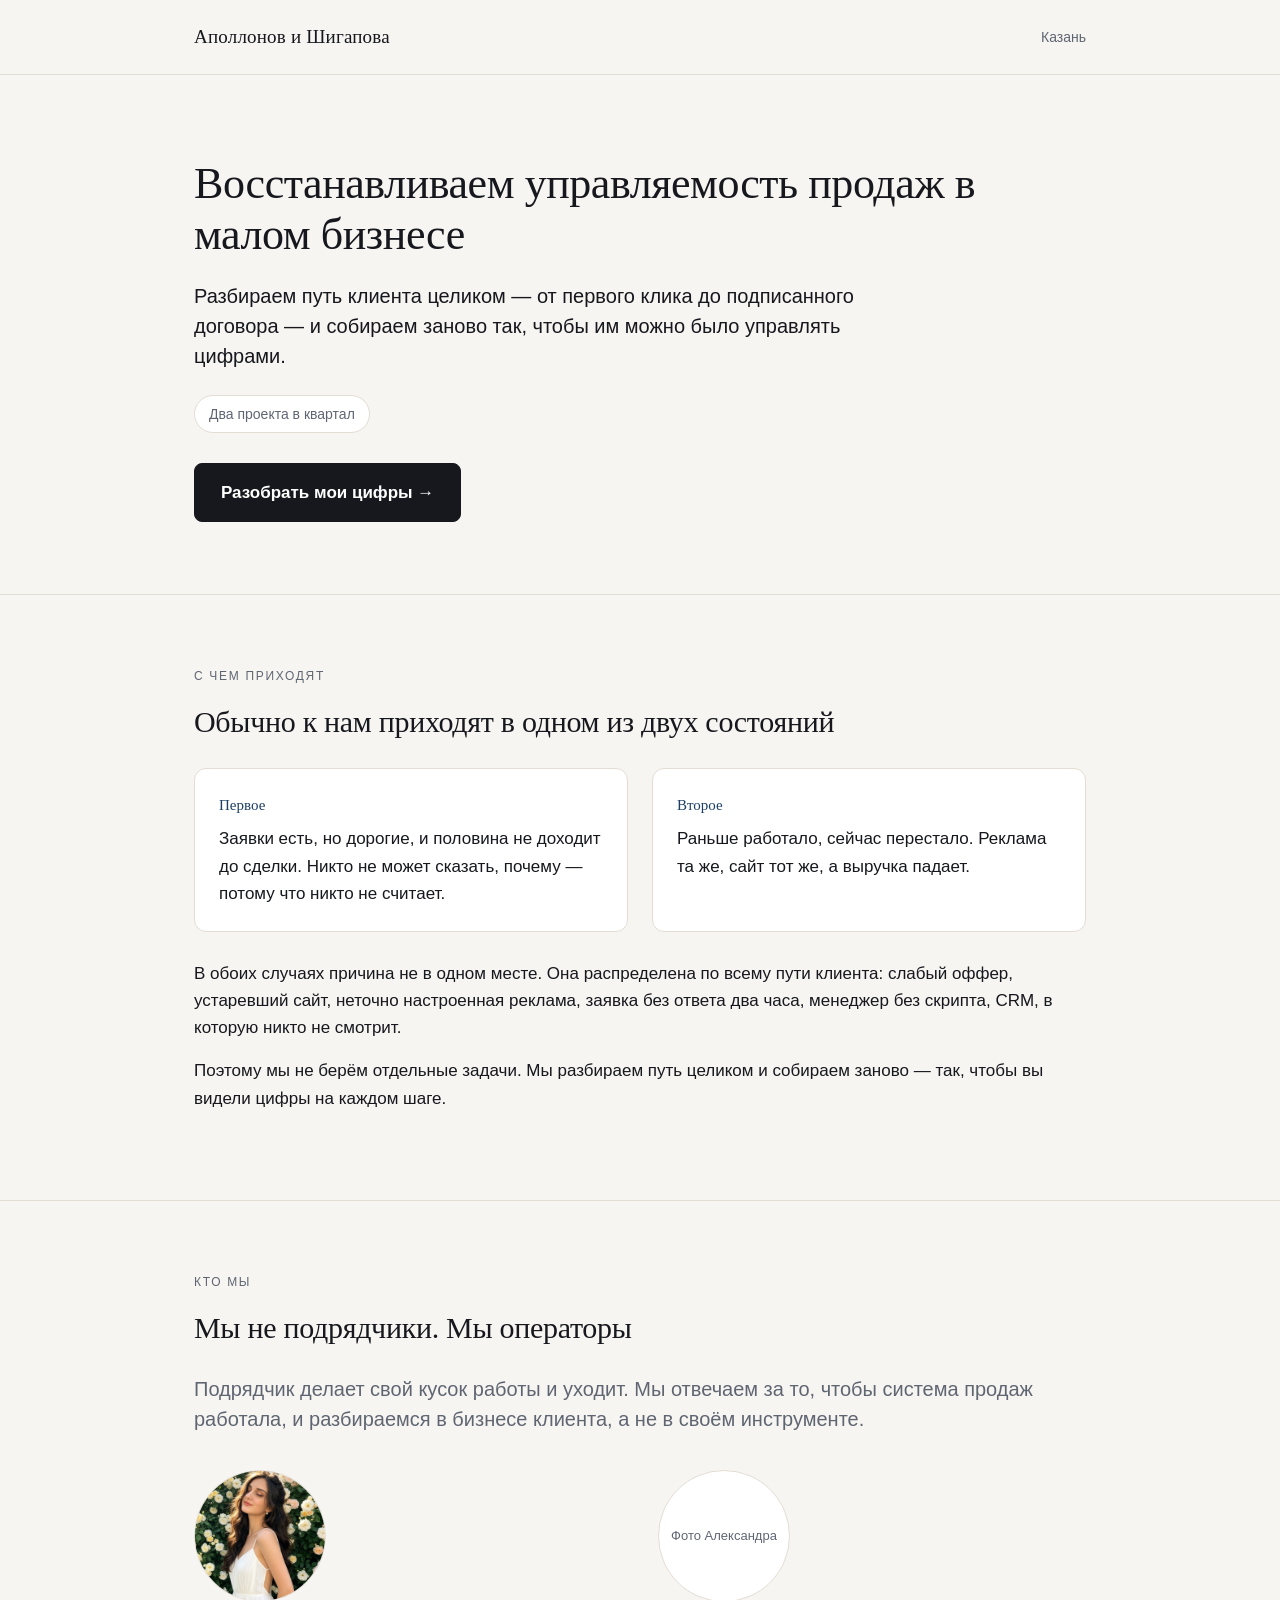
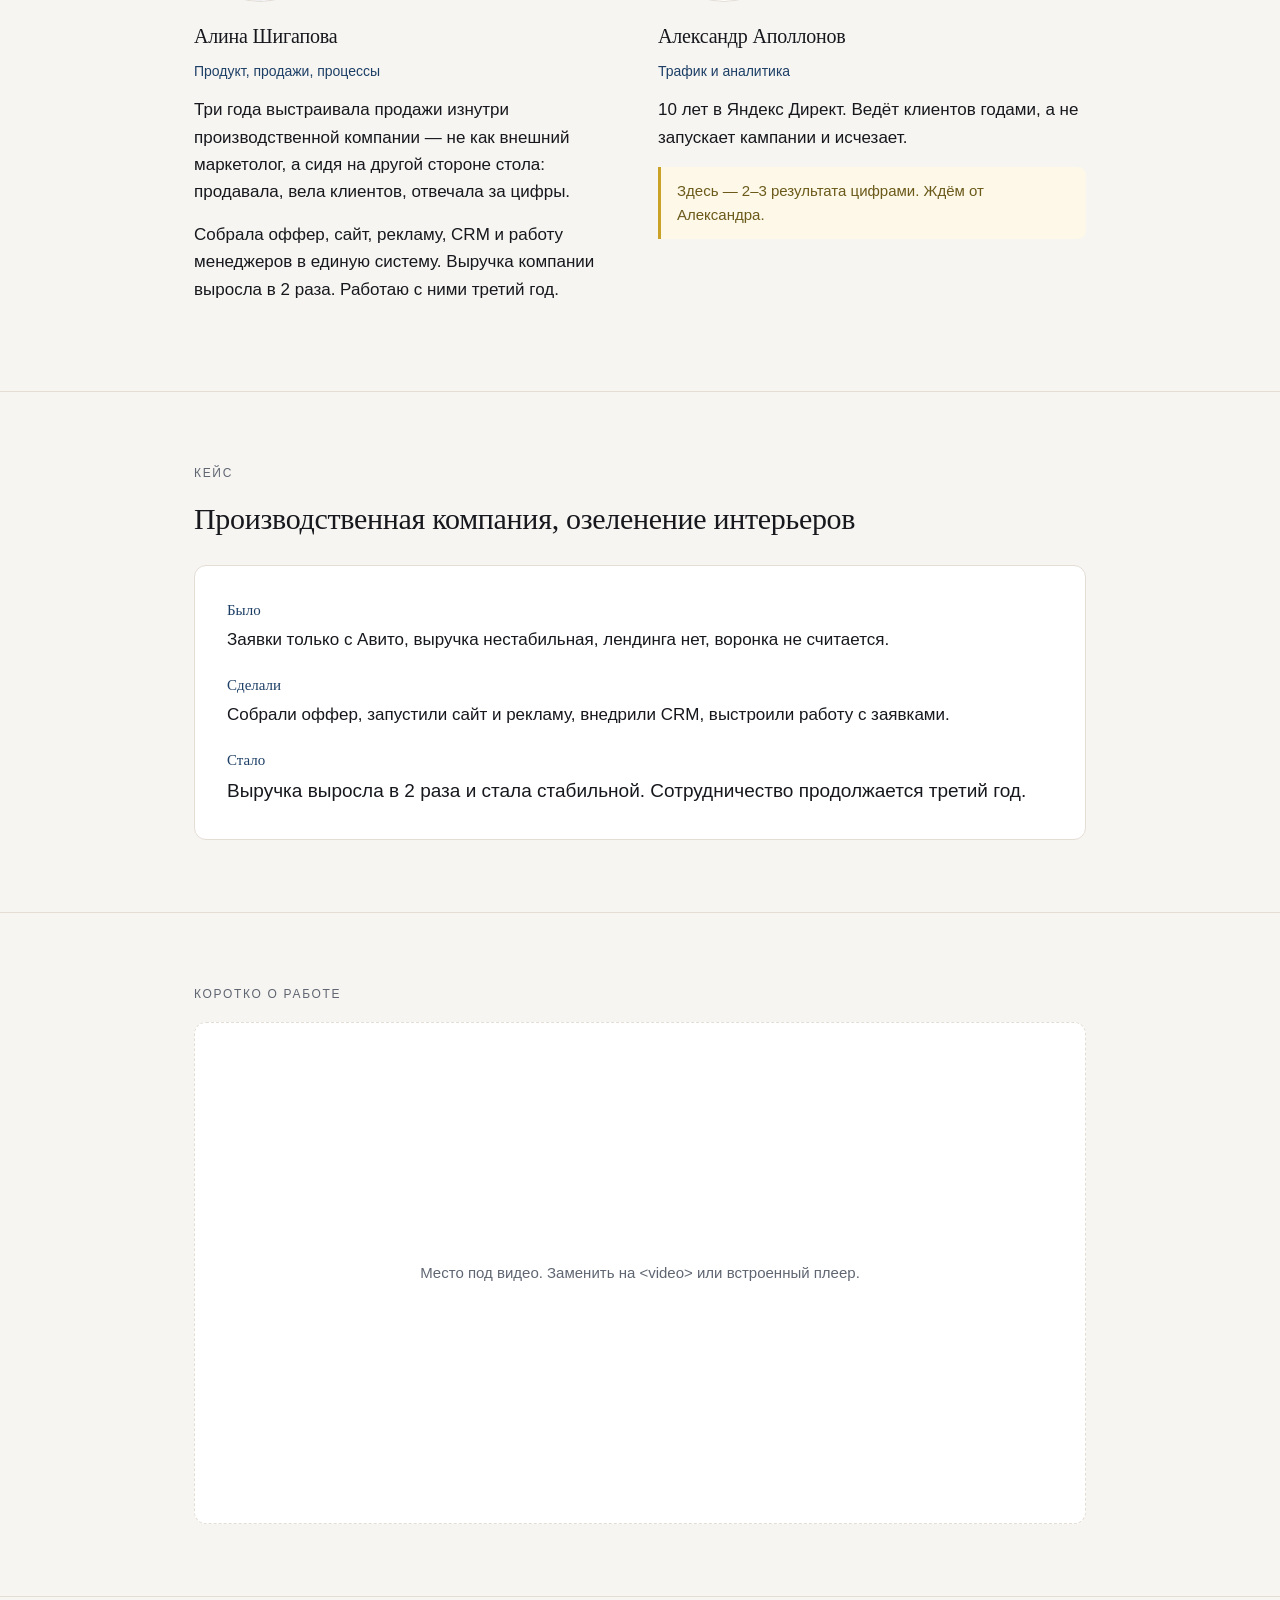
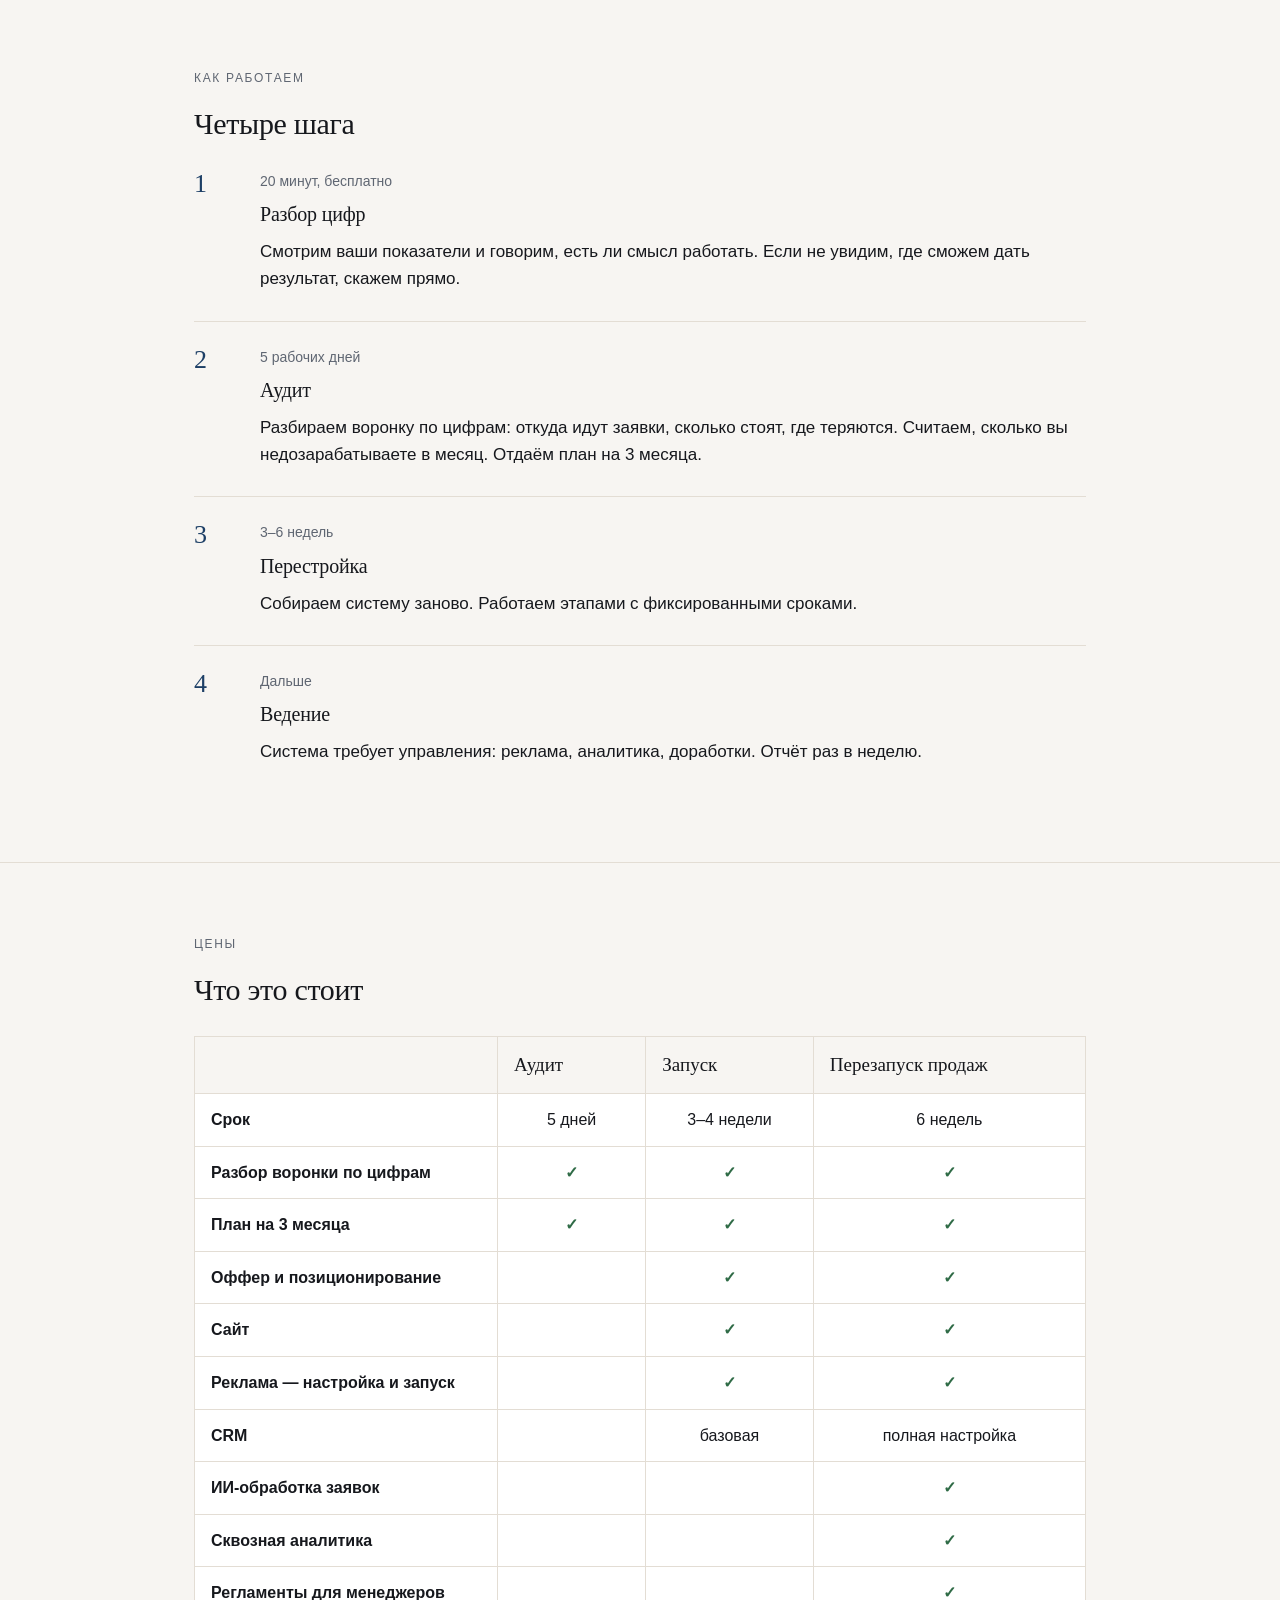
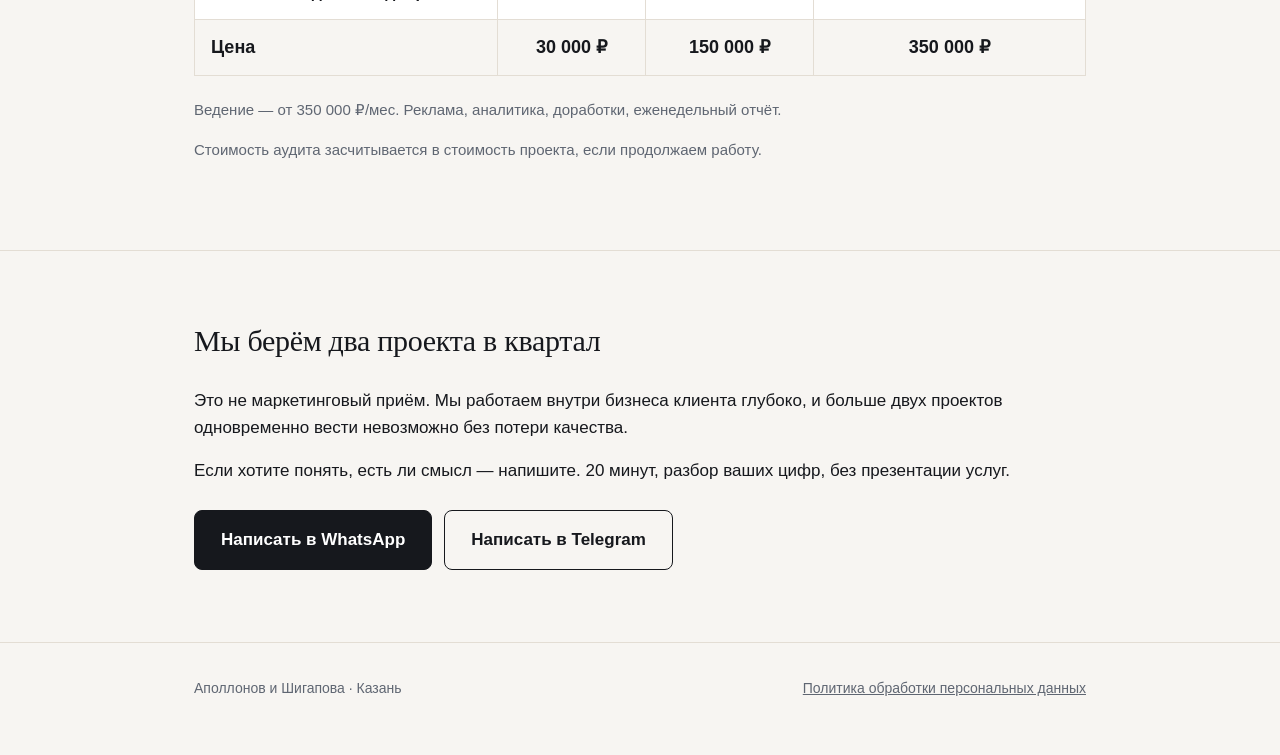
==== site/index.html @ b6a3ebf0 "Собрать главную страницу сайта «Аполлонов и Шигапова» Семь экранов по согласованным текстам: оффер, " ====
<!DOCTYPE html>
<html lang="ru">
<head>
<meta charset="UTF-8" />
<meta name="viewport" content="width=device-width, initial-scale=1" />
<title>Аполлонов и Шигапова — восстанавливаем управляемость продаж в малом бизнесе</title>
<meta name="description" content="Разбираем путь клиента целиком — от первого клика до подписанного договора — и собираем заново так, чтобы им можно было управлять цифрами. Два проекта в квартал." />
<meta property="og:type" content="website" />
<meta property="og:title" content="Аполлонов и Шигапова" />
<meta property="og:description" content="Восстанавливаем управляемость продаж в малом бизнесе. Два проекта в квартал." />
<meta property="og:image" content="alina.jpg" />
<meta property="og:locale" content="ru_RU" />
<style>
  :root {
    --paper: #f7f5f2;
    --paper-2: #ffffff;
    --ink: #16181d;
    --muted: #5f6672;
    --line: #e3ddd4;
    --accent: #1d3f66;
    --ok: #2f6b46;
    --serif: Georgia, "Iowan Old Style", "Palatino Linotype", "Times New Roman", serif;
    --sans: -apple-system, BlinkMacSystemFont, "Segoe UI", Roboto, "Helvetica Neue", Arial, sans-serif;
  }
  * { box-sizing: border-box; }
  body {
    margin: 0;
    background: var(--paper);
    color: var(--ink);
    font-family: var(--sans);
    font-size: 17px;
    line-height: 1.6;
    -webkit-font-smoothing: antialiased;
  }
  .wrap { max-width: 940px; margin: 0 auto; padding: 0 24px; }
  section { padding: 72px 0; border-top: 1px solid var(--line); }
  section:first-of-type { border-top: 0; }
  h1, h2, h3 { font-family: var(--serif); font-weight: 400; letter-spacing: -.01em; }
  h1 { font-size: 44px; line-height: 1.15; margin: 0 0 20px; }
  h2 { font-size: 30px; line-height: 1.2; margin: 0 0 28px; }
  h3 { font-size: 20px; margin: 0 0 8px; }
  p { margin: 0 0 16px; }
  .lead { font-size: 20px; line-height: 1.5; }
  .muted { color: var(--muted); }
  .eyebrow {
    font-family: var(--sans);
    font-size: 12px;
    letter-spacing: .14em;
    text-transform: uppercase;
    color: var(--muted);
    margin-bottom: 18px;
  }

  /* Шапка */
  header {
    padding: 22px 0;
    border-bottom: 1px solid var(--line);
    background: var(--paper);
  }
  .bar { display: flex; align-items: center; justify-content: space-between; gap: 16px; }
  .brand { font-family: var(--serif); font-size: 19px; letter-spacing: .01em; }
  .place { font-size: 14px; color: var(--muted); }

  /* Экран 1 */
  .hero { padding-top: 84px; }
  .hero .lead { max-width: 660px; }
  .quota {
    display: inline-block;
    margin: 8px 0 30px;
    padding: 7px 14px;
    border: 1px solid var(--line);
    border-radius: 999px;
    background: var(--paper-2);
    font-size: 14px;
    color: var(--muted);
  }

  /* Кнопки */
  .btn {
    display: inline-block;
    background: var(--ink);
    color: #fff;
    text-decoration: none;
    font-size: 17px;
    font-weight: 600;
    padding: 15px 26px;
    border-radius: 8px;
    border: 1px solid var(--ink);
    transition: background .18s, border-color .18s;
  }
  .btn:hover { background: var(--accent); border-color: var(--accent); }
  .btn-outline { background: transparent; color: var(--ink); border-color: var(--ink); }
  .btn-outline:hover { background: var(--ink); color: #fff; }
  .btns { display: flex; flex-wrap: wrap; gap: 12px; }

  /* Экран 2 */
  .states { display: grid; grid-template-columns: 1fr 1fr; gap: 24px; margin-bottom: 28px; }
  .state {
    background: var(--paper-2);
    border: 1px solid var(--line);
    border-radius: 12px;
    padding: 24px;
  }
  .state .num {
    font-family: var(--serif);
    font-size: 15px;
    color: var(--accent);
    margin-bottom: 8px;
  }
  .state p:last-child { margin-bottom: 0; }

  /* Экран 3 */
  .people { display: grid; grid-template-columns: 1fr 1fr; gap: 36px; margin-top: 36px; }
  .person img, .person .photo-stub {
    width: 132px; height: 132px;
    border-radius: 50%;
    object-fit: cover;
    display: block;
    margin-bottom: 18px;
    border: 1px solid var(--line);
  }
  .person .photo-stub {
    background: var(--paper-2);
    display: flex; align-items: center; justify-content: center;
    color: var(--muted); font-size: 13px; text-align: center; padding: 12px;
  }
  .role { font-size: 14px; color: var(--accent); margin-bottom: 14px; }
  .todo {
    border-left: 3px solid #c9a227;
    background: #fdf8e8;
    padding: 12px 16px;
    font-size: 15px;
    color: #6b5a1a;
    border-radius: 0 8px 8px 0;
  }

  /* Экран 4 */
  .case { background: var(--paper-2); border: 1px solid var(--line); border-radius: 12px; padding: 32px; }
  .case dl { margin: 0; }
  .case dt {
    font-family: var(--serif);
    font-size: 15px;
    color: var(--accent);
    margin-top: 20px;
  }
  .case dt:first-child { margin-top: 0; }
  .case dd { margin: 4px 0 0; }
  .case .result { font-size: 19px; }

  /* Экран 5 */
  .steps { counter-reset: step; display: grid; gap: 4px; }
  .step {
    display: grid;
    grid-template-columns: 46px 1fr;
    gap: 20px;
    padding: 24px 0;
    border-top: 1px solid var(--line);
  }
  .step:first-child { border-top: 0; padding-top: 0; }
  .step-n {
    font-family: var(--serif);
    font-size: 26px;
    color: var(--accent);
    line-height: 1.1;
  }
  .step-when { font-size: 14px; color: var(--muted); margin-bottom: 6px; }
  .step p:last-child { margin-bottom: 0; }

  /* Экран 6 */
  .table-scroll { overflow-x: auto; -webkit-overflow-scrolling: touch; margin-bottom: 22px; }
  table { border-collapse: collapse; width: 100%; min-width: 620px; background: var(--paper-2); }
  th, td { border: 1px solid var(--line); padding: 13px 16px; text-align: left; font-size: 16px; }
  thead th {
    font-family: var(--serif);
    font-size: 19px;
    font-weight: 400;
    background: var(--paper);
  }
  thead th:first-child { width: 34%; }
  .scroll-hint { display: none; font-size: 14px; color: var(--muted); margin: 0 0 10px; }
  tbody td:not(:first-child), tbody th:not(:first-child) { text-align: center; }
  .yes { color: var(--ok); font-weight: 700; }
  .price td, .price th { font-weight: 700; font-size: 18px; background: var(--paper); }
  .note { font-size: 15px; color: var(--muted); }

  /* Экран 7 */
  .final { text-align: left; }
  .final .btns { margin-top: 26px; }

  /* Видео */
  .video-stub {
    background: var(--paper-2);
    border: 1px dashed var(--line);
    border-radius: 12px;
    aspect-ratio: 16 / 9;
    display: flex;
    align-items: center;
    justify-content: center;
    color: var(--muted);
    font-size: 15px;
    text-align: center;
    padding: 24px;
  }

  footer {
    border-top: 1px solid var(--line);
    padding: 34px 0 56px;
    font-size: 14px;
    color: var(--muted);
  }
  footer a { color: var(--muted); }
  .foot-row { display: flex; flex-wrap: wrap; gap: 8px 22px; justify-content: space-between; }

  @media (max-width: 720px) {
    body { font-size: 16px; }
    h1 { font-size: 32px; }
    h2 { font-size: 25px; }
    .lead { font-size: 18px; }
    section { padding: 52px 0; }
    .hero { padding-top: 56px; }
    .states, .people { grid-template-columns: 1fr; }
    .case { padding: 22px; }
    .btn { display: block; text-align: center; }
    .btns { flex-direction: column; }
    .scroll-hint { display: block; }
    table { min-width: 540px; }
    th, td { padding: 11px 12px; font-size: 15px; }
    thead th { font-size: 17px; }
    thead th:first-child { width: 190px; }
    .price td, .price th { font-size: 16px; }
  }
</style>
</head>
<body>

<header>
  <div class="wrap bar">
    <div class="brand">Аполлонов&nbsp;и&nbsp;Шигапова</div>
    <div class="place">Казань</div>
  </div>
</header>

<main>

  <!-- Экран 1 -->
  <section class="hero">
    <div class="wrap">
      <h1>Восстанавливаем управляемость продаж в малом бизнесе</h1>
      <p class="lead">
        Разбираем путь клиента целиком — от первого клика до подписанного договора —
        и собираем заново так, чтобы им можно было управлять цифрами.
      </p>
      <div class="quota">Два проекта в квартал</div>
      <div class="btns">
        <a class="btn" href="#contact" data-goal="hero_cta">Разобрать мои цифры →</a>
      </div>
    </div>
  </section>

  <!-- Экран 2 -->
  <section>
    <div class="wrap">
      <div class="eyebrow">С чем приходят</div>
      <h2>Обычно к нам приходят в одном из двух состояний</h2>

      <div class="states">
        <div class="state">
          <div class="num">Первое</div>
          <p>Заявки есть, но дорогие, и половина не доходит до сделки. Никто не может сказать, почему — потому что никто не считает.</p>
        </div>
        <div class="state">
          <div class="num">Второе</div>
          <p>Раньше работало, сейчас перестало. Реклама та же, сайт тот же, а выручка падает.</p>
        </div>
      </div>

      <p>
        В обоих случаях причина не в одном месте. Она распределена по всему пути клиента:
        слабый оффер, устаревший сайт, неточно настроенная реклама, заявка без ответа два часа,
        менеджер без скрипта, CRM, в которую никто не смотрит.
      </p>
      <p>
        Поэтому мы не берём отдельные задачи. Мы разбираем путь целиком и собираем заново —
        так, чтобы вы видели цифры на каждом шаге.
      </p>
    </div>
  </section>

  <!-- Экран 3 -->
  <section>
    <div class="wrap">
      <div class="eyebrow">Кто мы</div>
      <h2>Мы не подрядчики. Мы операторы</h2>
      <p class="lead muted">
        Подрядчик делает свой кусок работы и уходит. Мы отвечаем за то, чтобы система продаж
        работала, и разбираемся в бизнесе клиента, а не в своём инструменте.
      </p>

      <div class="people">
        <div class="person">
          <img src="alina.jpg" alt="Алина Шигапова" />
          <h3>Алина Шигапова</h3>
          <div class="role">Продукт, продажи, процессы</div>
          <p>
            Три года выстраивала продажи изнутри производственной компании — не как внешний
            маркетолог, а сидя на другой стороне стола: продавала, вела клиентов, отвечала за цифры.
          </p>
          <p>
            Собрала оффер, сайт, рекламу, CRM и работу менеджеров в единую систему.
            Выручка компании выросла в 2 раза. Работаю с ними третий год.
          </p>
        </div>

        <div class="person">
          <div class="photo-stub">Фото Александра</div>
          <h3>Александр Аполлонов</h3>
          <div class="role">Трафик и аналитика</div>
          <p>
            10 лет в Яндекс Директ. Ведёт клиентов годами, а не запускает кампании и исчезает.
          </p>
          <p class="todo">Здесь — 2–3 результата цифрами. Ждём от Александра.</p>
        </div>
      </div>
    </div>
  </section>

  <!-- Экран 4 -->
  <section>
    <div class="wrap">
      <div class="eyebrow">Кейс</div>
      <h2>Производственная компания, озеленение интерьеров</h2>

      <div class="case">
        <dl>
          <dt>Было</dt>
          <dd>Заявки только с Авито, выручка нестабильная, лендинга нет, воронка не считается.</dd>

          <dt>Сделали</dt>
          <dd>Собрали оффер, запустили сайт и рекламу, внедрили CRM, выстроили работу с заявками.</dd>

          <dt>Стало</dt>
          <dd class="result">
            Выручка выросла в 2 раза и стала стабильной.
            Сотрудничество продолжается третий год.
          </dd>
        </dl>
      </div>
    </div>
  </section>

  <!-- Видео -->
  <section>
    <div class="wrap">
      <div class="eyebrow">Коротко о работе</div>
      <div class="video-stub">Место под видео. Заменить на &lt;video&gt; или встроенный плеер.</div>
    </div>
  </section>

  <!-- Экран 5 -->
  <section>
    <div class="wrap">
      <div class="eyebrow">Как работаем</div>
      <h2>Четыре шага</h2>

      <div class="steps">
        <div class="step">
          <div class="step-n">1</div>
          <div>
            <div class="step-when">20 минут, бесплатно</div>
            <h3>Разбор цифр</h3>
            <p>Смотрим ваши показатели и говорим, есть ли смысл работать. Если не увидим, где сможем дать результат, скажем прямо.</p>
          </div>
        </div>

        <div class="step">
          <div class="step-n">2</div>
          <div>
            <div class="step-when">5 рабочих дней</div>
            <h3>Аудит</h3>
            <p>Разбираем воронку по цифрам: откуда идут заявки, сколько стоят, где теряются. Считаем, сколько вы недозарабатываете в месяц. Отдаём план на 3 месяца.</p>
          </div>
        </div>

        <div class="step">
          <div class="step-n">3</div>
          <div>
            <div class="step-when">3–6 недель</div>
            <h3>Перестройка</h3>
            <p>Собираем систему заново. Работаем этапами с фиксированными сроками.</p>
          </div>
        </div>

        <div class="step">
          <div class="step-n">4</div>
          <div>
            <div class="step-when">Дальше</div>
            <h3>Ведение</h3>
            <p>Система требует управления: реклама, аналитика, доработки. Отчёт раз в неделю.</p>
          </div>
        </div>
      </div>
    </div>
  </section>

  <!-- Экран 6 -->
  <section>
    <div class="wrap">
      <div class="eyebrow">Цены</div>
      <h2>Что это стоит</h2>

      <p class="scroll-hint">Таблица прокручивается вбок →</p>
      <div class="table-scroll">
        <table>
          <thead>
            <tr>
              <th></th>
              <th>Аудит</th>
              <th>Запуск</th>
              <th>Перезапуск продаж</th>
            </tr>
          </thead>
          <tbody>
            <tr>
              <th scope="row">Срок</th>
              <td>5 дней</td>
              <td>3–4 недели</td>
              <td>6 недель</td>
            </tr>
            <tr>
              <th scope="row">Разбор воронки по цифрам</th>
              <td class="yes">✓</td>
              <td class="yes">✓</td>
              <td class="yes">✓</td>
            </tr>
            <tr>
              <th scope="row">План на 3 месяца</th>
              <td class="yes">✓</td>
              <td class="yes">✓</td>
              <td class="yes">✓</td>
            </tr>
            <tr>
              <th scope="row">Оффер и позиционирование</th>
              <td></td>
              <td class="yes">✓</td>
              <td class="yes">✓</td>
            </tr>
            <tr>
              <th scope="row">Сайт</th>
              <td></td>
              <td class="yes">✓</td>
              <td class="yes">✓</td>
            </tr>
            <tr>
              <th scope="row">Реклама — настройка и запуск</th>
              <td></td>
              <td class="yes">✓</td>
              <td class="yes">✓</td>
            </tr>
            <tr>
              <th scope="row">CRM</th>
              <td></td>
              <td>базовая</td>
              <td>полная настройка</td>
            </tr>
            <tr>
              <th scope="row">ИИ-обработка заявок</th>
              <td></td>
              <td></td>
              <td class="yes">✓</td>
            </tr>
            <tr>
              <th scope="row">Сквозная аналитика</th>
              <td></td>
              <td></td>
              <td class="yes">✓</td>
            </tr>
            <tr>
              <th scope="row">Регламенты для менеджеров</th>
              <td></td>
              <td></td>
              <td class="yes">✓</td>
            </tr>
            <tr class="price">
              <th scope="row">Цена</th>
              <td>30 000 ₽</td>
              <td>150 000 ₽</td>
              <td>350 000 ₽</td>
            </tr>
          </tbody>
        </table>
      </div>

      <p class="note">
        Ведение — от 350 000 ₽/мес. Реклама, аналитика, доработки, еженедельный отчёт.
      </p>
      <p class="note">
        Стоимость аудита засчитывается в стоимость проекта, если продолжаем работу.
      </p>
    </div>
  </section>

  <!-- Экран 7 -->
  <section class="final" id="contact">
    <div class="wrap">
      <h2>Мы берём два проекта в квартал</h2>
      <p>
        Это не маркетинговый приём. Мы работаем внутри бизнеса клиента глубоко,
        и больше двух проектов одновременно вести невозможно без потери качества.
      </p>
      <p>
        Если хотите понять, есть ли смысл — напишите. 20 минут, разбор ваших цифр,
        без презентации услуг.
      </p>

      <div class="btns">
        <a class="btn" id="cta-whatsapp" data-goal="whatsapp_click"
           href="https://wa.me/70000000000" target="_blank" rel="noopener">Написать в WhatsApp</a>
        <a class="btn btn-outline" id="cta-telegram" data-goal="telegram_click"
           href="https://t.me/Alina35000" target="_blank" rel="noopener">Написать в Telegram</a>
      </div>
    </div>
  </section>

</main>

<footer>
  <div class="wrap foot-row">
    <div>Аполлонов и Шигапова · Казань</div>
    <div><a href="privacy.html">Политика обработки персональных данных</a></div>
  </div>
</footer>

<!--
  Яндекс.Метрика.
  1. Вставить номер счётчика в YM_ID ниже и в код счётчика от Яндекса.
  2. Код счётчика вставить прямо перед </body>.
  3. В интерфейсе Метрики создать цели типа «JavaScript-событие»
     с идентификаторами: whatsapp_click, telegram_click, hero_cta.
     Цель на клик по WhatsApp нужна ДО запуска рекламы — иначе к моменту
     перехода на оплату за конверсию не будет статистики.
-->
<script>
  var YM_ID = null; // ← сюда номер счётчика, например 12345678

  document.querySelectorAll('[data-goal]').forEach(function (el) {
    el.addEventListener('click', function () {
      if (YM_ID && typeof window.ym === 'function') {
        window.ym(YM_ID, 'reachGoal', el.dataset.goal);
      }
    });
  });
</script>

</body>
</html>
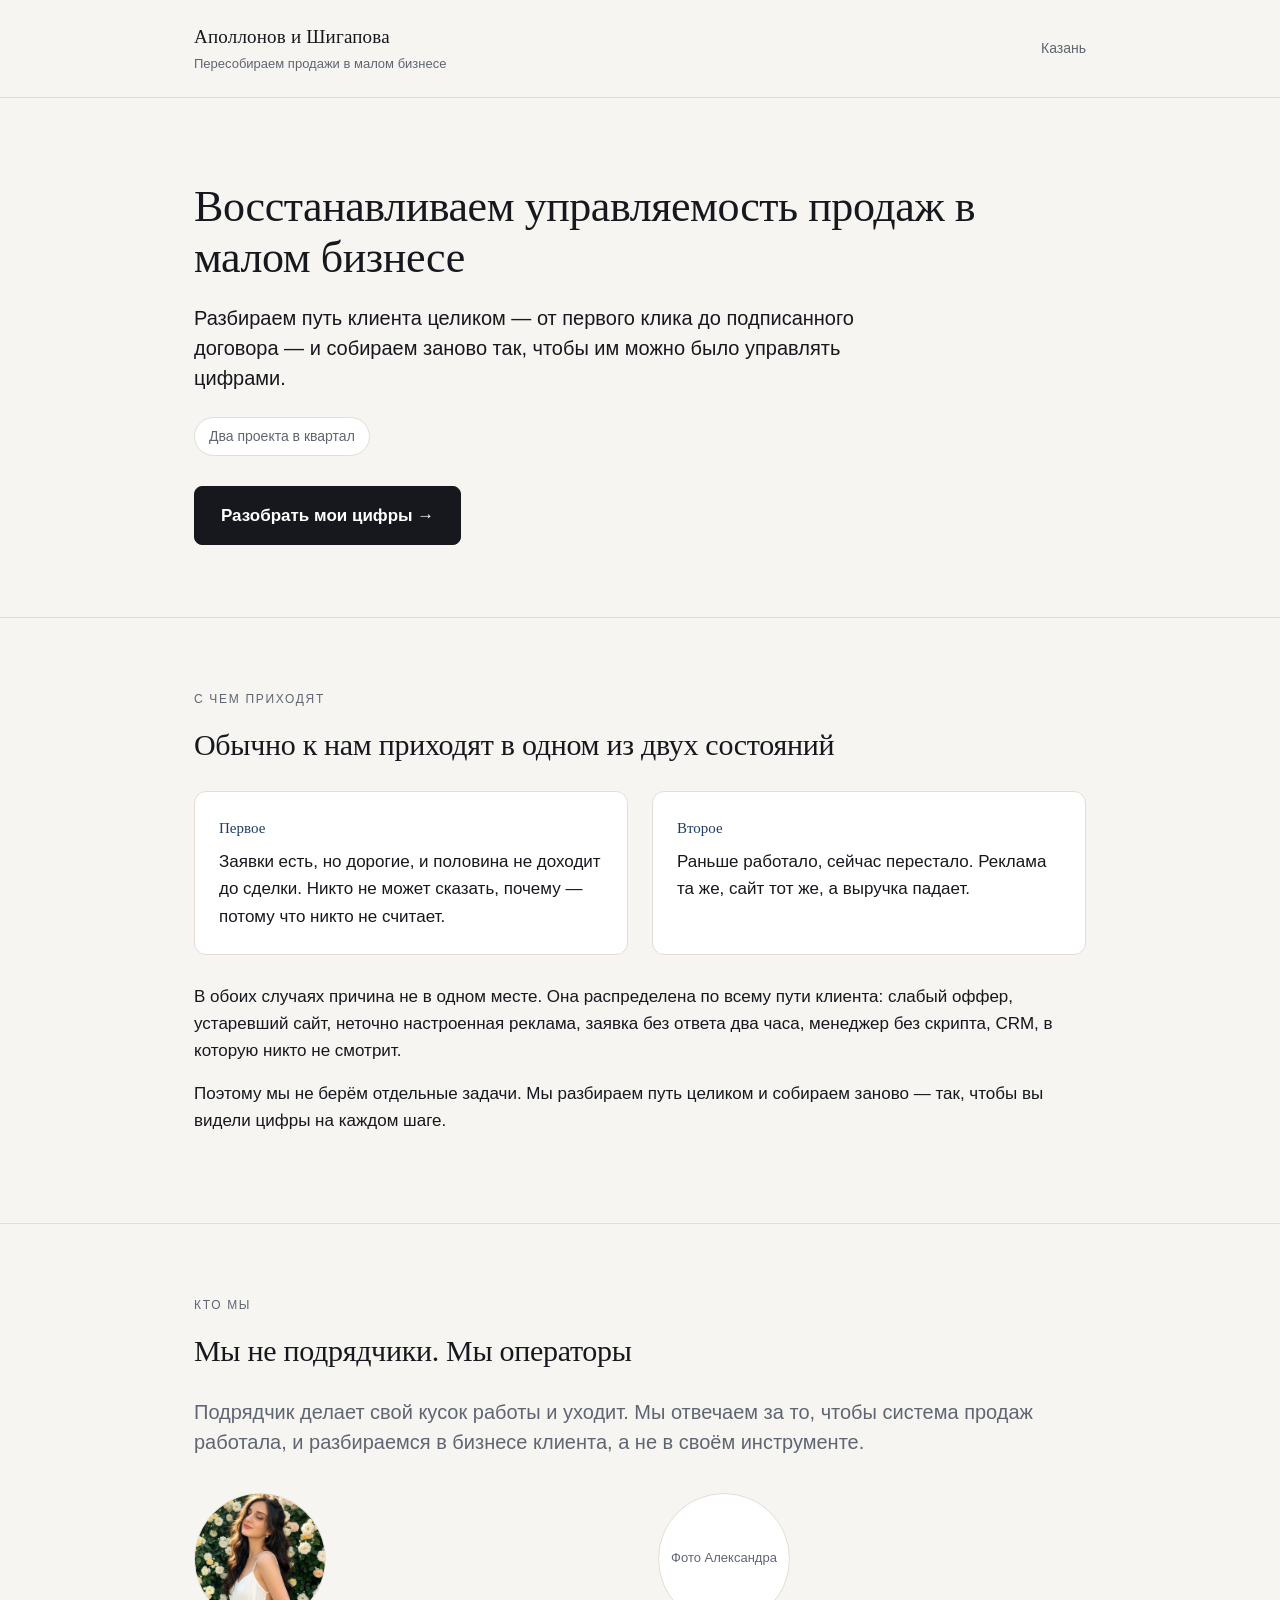
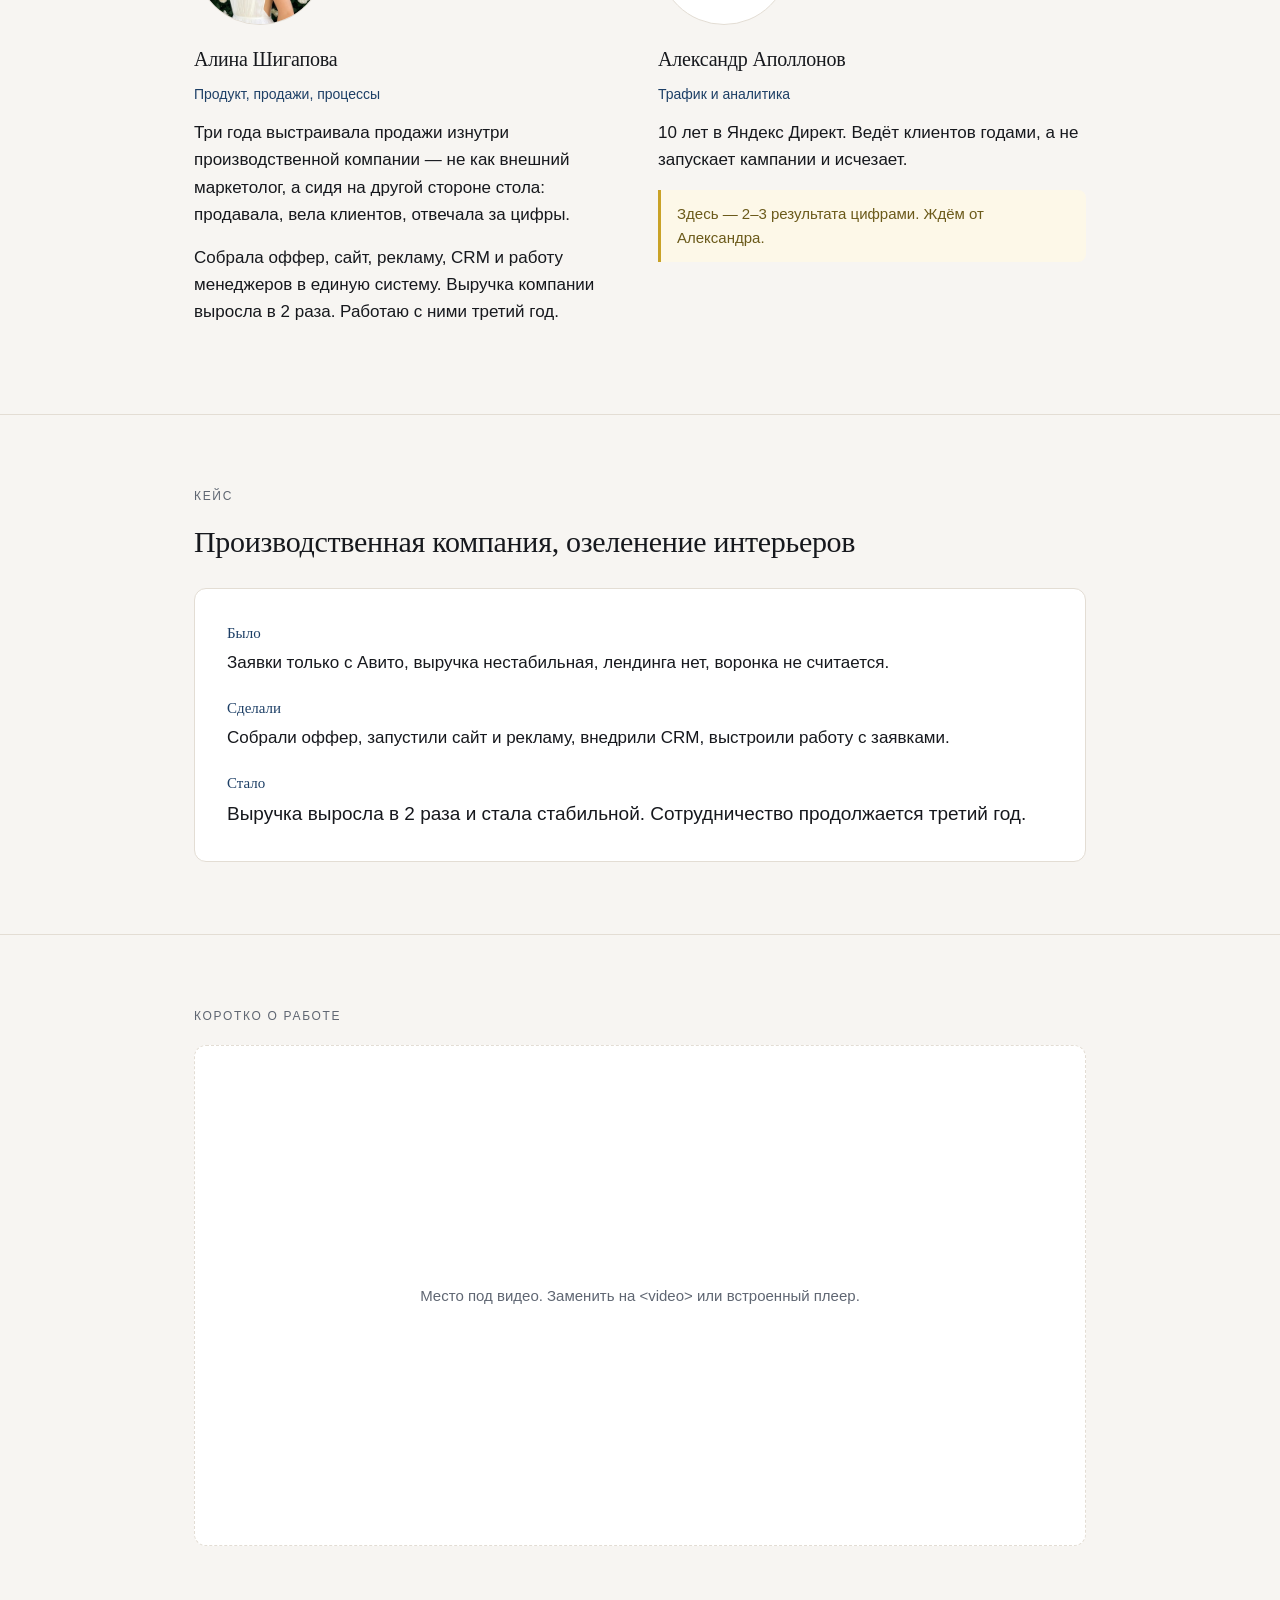
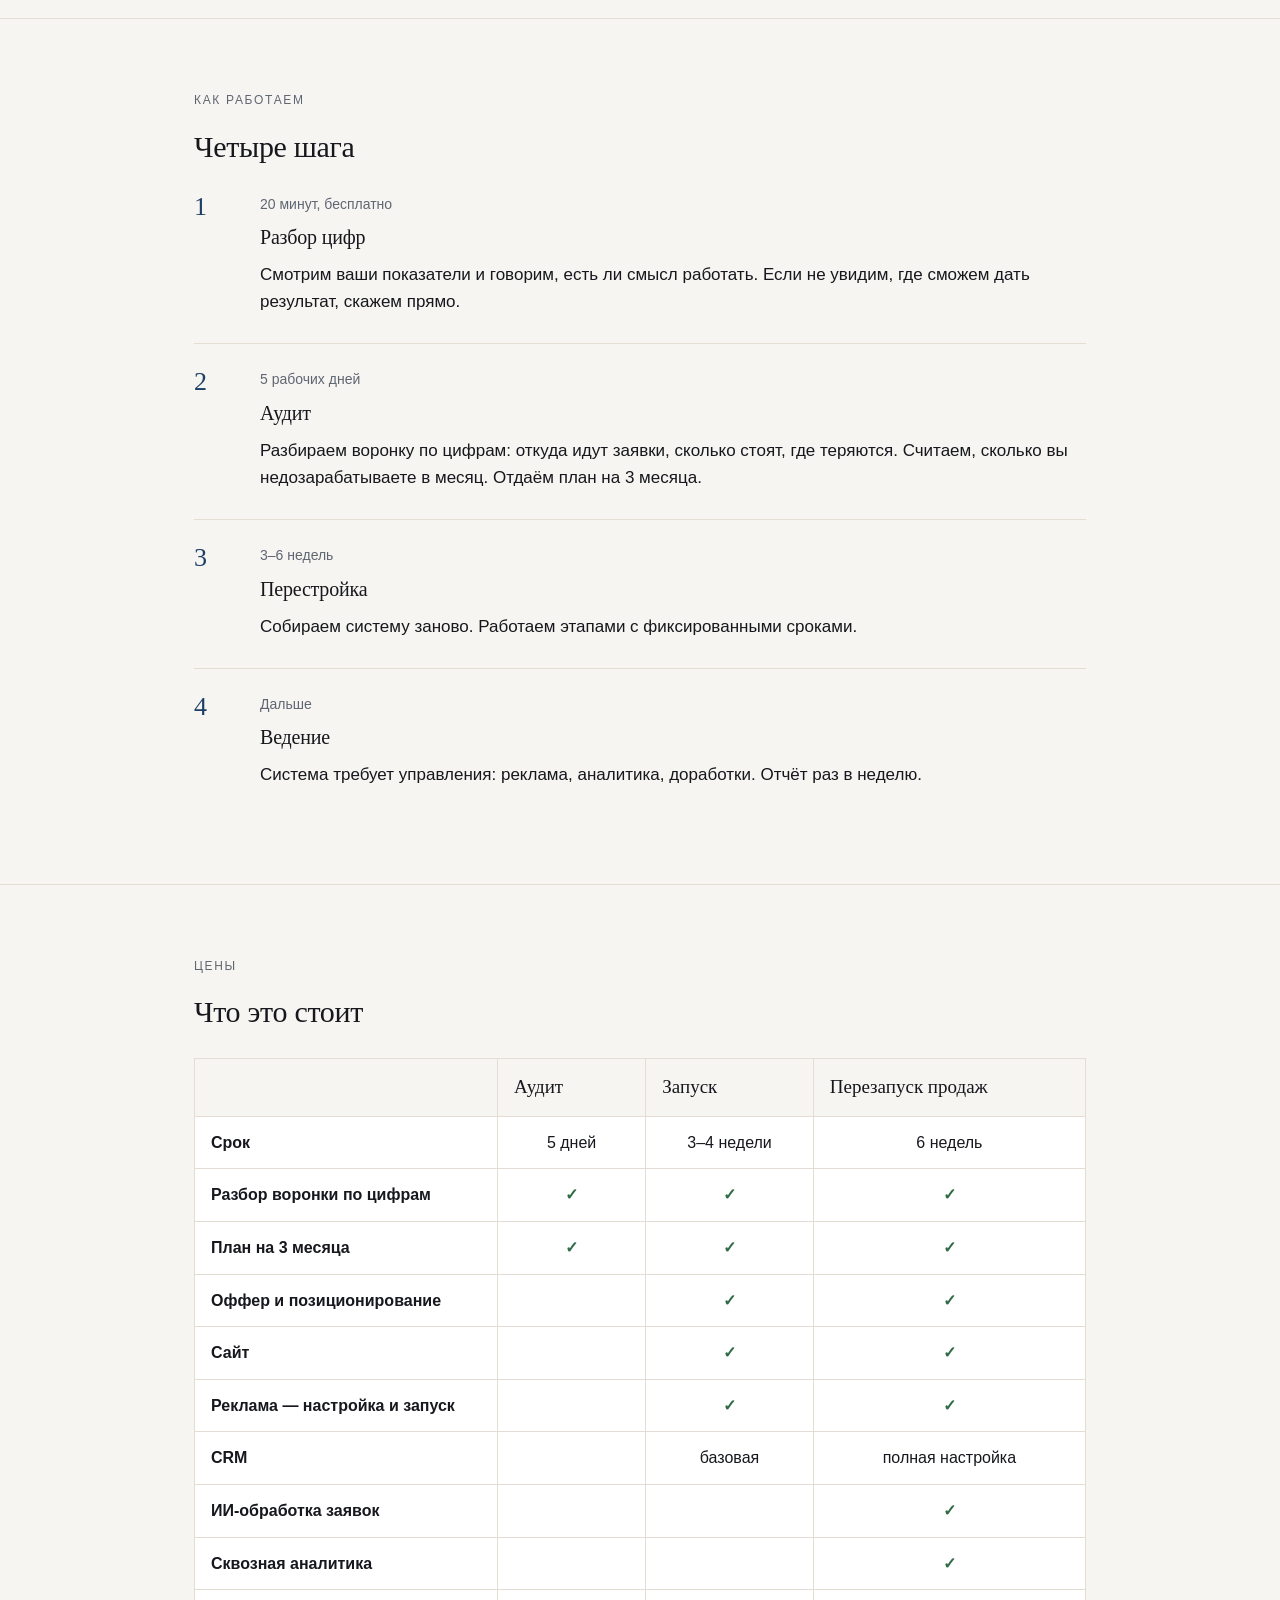
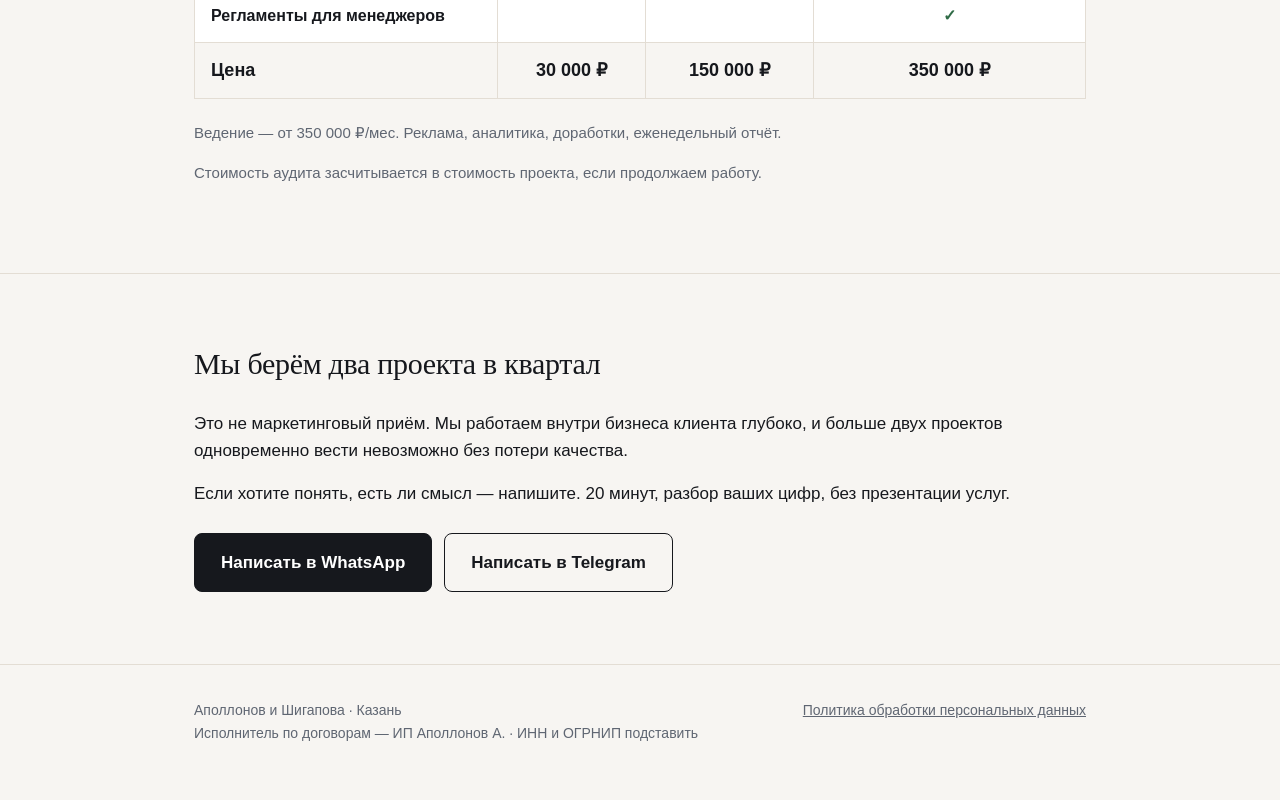
==== commit c9273005: "Добавить дескриптор и строку исполнителя В шапку под названием — «Пересобираем продажи в малом бизне" ====
--- a/site/index.html
+++ b/site/index.html
@@ -7,7 +7,7 @@
 <meta name="description" content="Разбираем путь клиента целиком — от первого клика до подписанного договора — и собираем заново так, чтобы им можно было управлять цифрами. Два проекта в квартал." />
 <meta property="og:type" content="website" />
 <meta property="og:title" content="Аполлонов и Шигапова" />
-<meta property="og:description" content="Восстанавливаем управляемость продаж в малом бизнесе. Два проекта в квартал." />
+<meta property="og:description" content="Пересобираем продажи в малом бизнесе. От первого клика до подписанного договора. Два проекта в квартал." />
 <meta property="og:image" content="alina.jpg" />
 <meta property="og:locale" content="ru_RU" />
 <style>
@@ -59,6 +59,7 @@
   }
   .bar { display: flex; align-items: center; justify-content: space-between; gap: 16px; }
   .brand { font-family: var(--serif); font-size: 19px; letter-spacing: .01em; }
+  .tagline { font-size: 13px; color: var(--muted); margin-top: 2px; }
   .place { font-size: 14px; color: var(--muted); }
 
   /* Экран 1 */
@@ -229,13 +230,22 @@
     thead th:first-child { width: 190px; }
     .price td, .price th { font-size: 16px; }
   }
+
+  @media (max-width: 480px) {
+    .brand { font-size: 17px; }
+    .tagline { font-size: 12px; }
+    .place { display: none; } /* город остаётся в подвале */
+  }
 </style>
 </head>
 <body>
 
 <header>
   <div class="wrap bar">
-    <div class="brand">Аполлонов&nbsp;и&nbsp;Шигапова</div>
+    <div>
+      <div class="brand">Аполлонов&nbsp;и&nbsp;Шигапова</div>
+      <div class="tagline">Пересобираем продажи в малом бизнесе</div>
+    </div>
     <div class="place">Казань</div>
   </div>
 </header>
@@ -525,7 +535,11 @@
 
 <footer>
   <div class="wrap foot-row">
-    <div>Аполлонов и Шигапова · Казань</div>
+    <div>
+      Аполлонов и Шигапова · Казань<br />
+      <!-- Подставить реквизиты ИП Аполлонова: полное имя, ИНН, ОГРНИП -->
+      Исполнитель по договорам — ИП Аполлонов А. · ИНН и ОГРНИП подставить
+    </div>
     <div><a href="privacy.html">Политика обработки персональных данных</a></div>
   </div>
 </footer>
